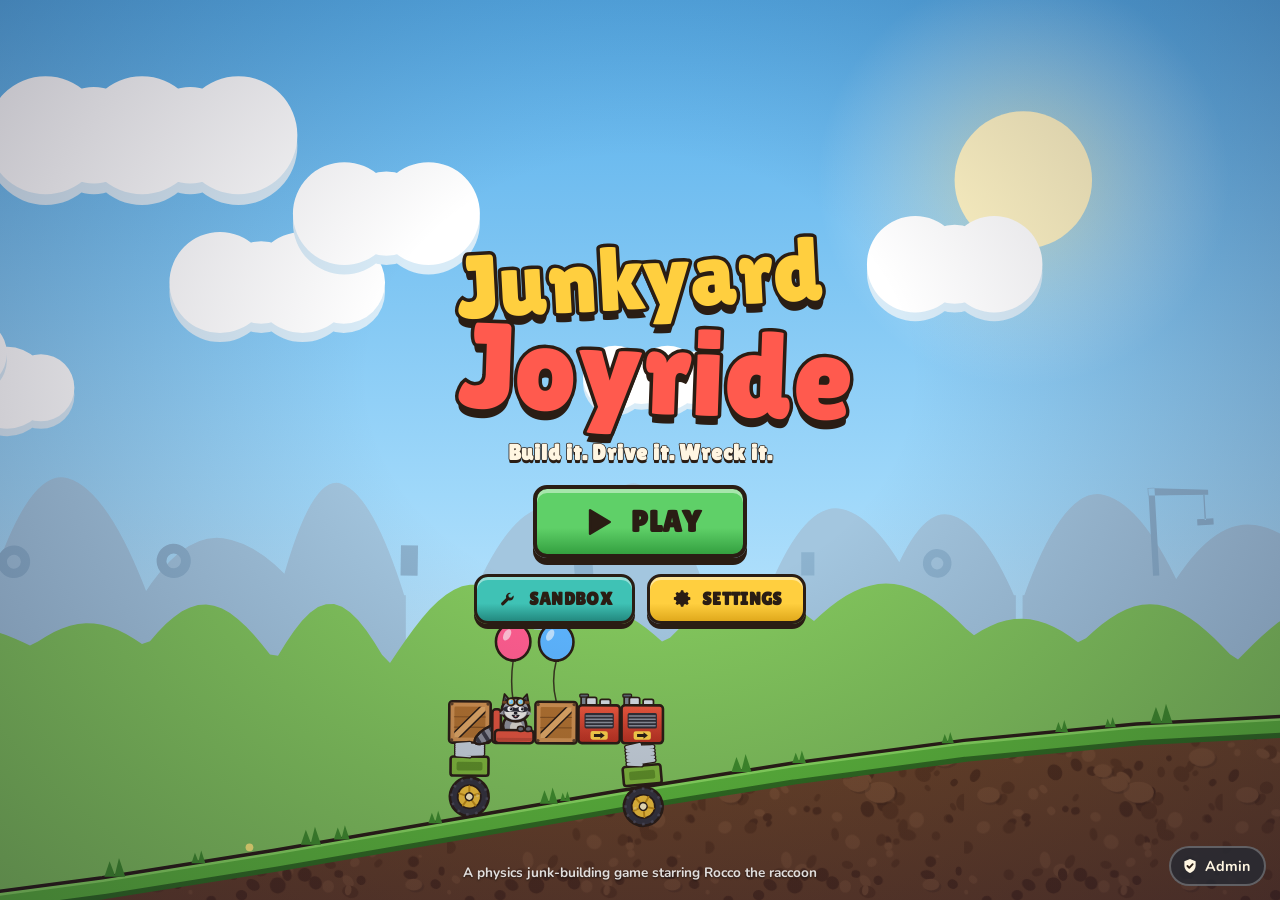
==== index.html @ 7abb3936 "Add Junkyard Joyride: physics contraption game with 16 levels Original vehicle-building physics game" ====
<!doctype html>
<html lang="en">
<head>
<meta charset="utf-8">
<meta name="viewport" content="width=device-width, initial-scale=1, viewport-fit=cover">
<title>Junkyard Joyride</title>
<meta name="description" content="Build wacky contraptions out of junk and get Rocco the raccoon to the snack stash.">
<meta name="theme-color" content="#2b2f38">
<link rel="icon" href="data:image/svg+xml,%3Csvg xmlns='http://www.w3.org/2000/svg' viewBox='0 0 64 64'%3E%3Crect x='6' y='14' width='52' height='30' rx='8' fill='%23ffcf3f' stroke='%232a1d14' stroke-width='5'/%3E%3Ccircle cx='18' cy='48' r='10' fill='%2334333c' stroke='%232a1d14' stroke-width='4'/%3E%3Ccircle cx='46' cy='48' r='10' fill='%2334333c' stroke='%232a1d14' stroke-width='4'/%3E%3C/svg%3E">
<link rel="preconnect" href="https://fonts.googleapis.com">
<link rel="preconnect" href="https://fonts.gstatic.com" crossorigin>
<link rel="stylesheet" href="https://fonts.googleapis.com/css2?family=Lilita+One&family=Nunito:wght@600;700;800;900&display=swap">
<link rel="stylesheet" href="css/game.css">
</head>
<body>
<canvas id="cv" aria-label="Game view"></canvas>

<div id="hud">
  <!-- TITLE -->
  <section class="screen" id="scr-title" hidden>
    <div class="title-wrap">
      <h1 class="logo" aria-label="Junkyard Joyride">
        <span class="logo-1">Junkyard</span>
        <span class="logo-2">Joyride</span>
      </h1>
      <p class="tagline">Build it. Drive it. Wreck it.</p>
      <div class="motd" id="motd" hidden></div>
      <div class="title-buttons">
        <button class="btn btn-green btn-xl" id="btn-play" type="button"><span data-icon="play"></span>Play</button>
        <div class="row">
          <button class="btn btn-teal" id="btn-sandbox" type="button"><span data-icon="wrench"></span>Sandbox</button>
          <button class="btn" id="btn-settings" type="button"><span data-icon="gear"></span>Settings</button>
        </div>
      </div>
    </div>
    <button class="corner-btn" id="btn-admin" type="button" title="Admin panel"><span data-icon="shield"></span><span class="corner-label">Admin</span></button>
    <div class="title-foot">A physics junk-building game starring Rocco the raccoon</div>
  </section>

  <!-- LEVEL SELECT -->
  <section class="screen" id="scr-levels" hidden>
    <div class="topbar">
      <button class="icon-btn" id="lv-back" type="button" title="Back"><span data-icon="back"></span></button>
      <h2 class="screen-title">Pick a level</h2>
      <div class="star-total"><span data-icon="star"></span><span id="star-total">0</span></div>
    </div>
    <div class="world-tabs" id="world-tabs" role="tablist"></div>
    <div class="levels-panel plate">
      <div class="world-head"><h3 id="world-name">World</h3><p id="world-blurb"></p></div>
      <div class="level-grid" id="level-grid"></div>
    </div>
  </section>

  <!-- BUILD -->
  <section class="screen" id="scr-build" hidden>
    <div class="topbar">
      <button class="icon-btn" id="bd-back" type="button" title="Levels"><span data-icon="back"></span></button>
      <div class="level-chip"><span class="lv-num" id="bd-num">1-1</span><span class="lv-name" id="bd-name">Level</span></div>
      <div class="spacer"></div>
      <button class="icon-btn" id="bd-view" type="button" title="Look at the whole level"><span data-icon="eye"></span></button>
      <button class="icon-btn admin-only" id="bd-admin" type="button" title="Admin tools" hidden><span data-icon="shield"></span></button>
      <button class="icon-btn" id="bd-pause" type="button" title="Menu"><span data-icon="pause"></span></button>
    </div>
    <div class="objectives plate" id="bd-objectives"></div>
    <div class="hint" id="bd-hint">
      <canvas class="hint-face" width="88" height="88"></canvas>
      <p id="bd-hint-text"></p>
      <button class="hint-close" id="bd-hint-close" type="button" title="Hide tip">&times;</button>
    </div>
    <div class="cheat-badge" id="bd-cheats" hidden>CHEATS ON</div>
    <div class="build-dock">
      <div class="part-info" id="part-info"></div>
      <div class="dock-row">
        <div class="toolbar plate" id="toolbar" role="toolbar" aria-label="Parts"></div>
        <div class="dock-actions">
          <button class="icon-btn" id="bd-undo" type="button" title="Undo (Ctrl+Z)"><span data-icon="undo"></span></button>
          <button class="icon-btn" id="bd-clear" type="button" title="Clear all"><span data-icon="trash"></span></button>
          <button class="btn btn-green btn-go" id="bd-go" type="button"><span data-icon="play"></span>Go!</button>
        </div>
      </div>
    </div>
  </section>

  <!-- PLAY -->
  <section class="screen" id="scr-play" hidden>
    <div class="topbar">
      <button class="icon-btn" id="pl-build" type="button" title="Back to building (B)"><span data-icon="wrench"></span></button>
      <button class="icon-btn" id="pl-restart" type="button" title="Try again (R)"><span data-icon="restart"></span></button>
      <div class="spacer"></div>
      <div class="play-status plate">
        <span class="timer" id="pl-timer">0.00s</span>
        <span class="cap-ind" id="pl-cap" title="Bottle cap"></span>
      </div>
      <div class="spacer"></div>
      <button class="icon-btn admin-only" id="pl-admin" type="button" title="Admin tools" hidden><span data-icon="shield"></span></button>
      <button class="icon-btn" id="pl-pause" type="button" title="Menu (P)"><span data-icon="pause"></span></button>
    </div>
    <div class="cheat-badge" id="pl-cheats" hidden>CHEATS ON</div>
    <div class="play-msg" id="pl-msg" hidden></div>
    <div class="controls" id="controls"></div>
  </section>

  <div id="toasts" aria-live="polite"></div>
  <div id="modal" class="modal-back" hidden></div>
  <div id="quick" class="quick plate" hidden></div>
</div>

<!-- ADMIN -->
<section id="admin" hidden></section>

<script src="js/lib/planck.min.js"></script>
<script src="js/config.js"></script>
<script src="js/util.js"></script>
<script src="js/store.js"></script>
<script src="js/parts.js"></script>
<script src="js/level.js"></script>
<script src="js/levels.js"></script>
<script src="js/site-levels.js"></script>
<script src="js/sim.js"></script>
<script src="js/art.js"></script>
<script src="js/render.js"></script>
<script src="js/audio.js"></script>
<script src="js/ui.js"></script>
<script src="js/game.js"></script>
<script src="js/admin.js"></script>
<script src="js/editor.js"></script>
<script src="js/main.js"></script>
</body>
</html>
---- css/game.css ----
/* Junkyard Joyride - UI styles. Look: painted junkyard signage, chunky outlined buttons, riveted steel plates. */
:root {
  --ink: #2a1d14;
  --ink-soft: rgba(42, 29, 20, 0.55);
  --cream: #fff6e2;
  --paper: #fffaf0;
  --yellow: #ffcf3f;
  --yellow-d: #e0a91c;
  --red: #ff5a4e;
  --red-d: #c9382f;
  --green: #5fd068;
  --green-d: #34a040;
  --teal: #3fc2b5;
  --teal-d: #23897f;
  --steel: #353b47;
  --steel-hi: #474f5e;
  --steel-lo: #262a33;
  --rivet: #a4adbb;
  --muted: #b9c0cc;
  --font-display: 'Lilita One', 'Arial Black', Impact, sans-serif;
  --font-body: 'Nunito', 'Trebuchet MS', 'Segoe UI', system-ui, sans-serif;
  --r: 14px;
  --safe-t: env(safe-area-inset-top, 0px);
  --safe-b: env(safe-area-inset-bottom, 0px);
  --safe-l: env(safe-area-inset-left, 0px);
  --safe-r: env(safe-area-inset-right, 0px);
  color-scheme: light;
}

* { box-sizing: border-box; }
html, body { height: 100%; margin: 0; }
body {
  background: #2b2f38;
  color: var(--cream);
  font-family: var(--font-body);
  font-weight: 700;
  overflow: hidden;
  -webkit-tap-highlight-color: transparent;
  -webkit-user-select: none;
  user-select: none;
  overscroll-behavior: none;
}
[hidden] { display: none !important; }
button { font: inherit; color: inherit; }
input, select, textarea { font: inherit; }

#cv {
  position: fixed; inset: 0;
  width: 100%; height: 100%;
  display: block;
  touch-action: none;
  background: #9fd8fa;
}

#hud { position: fixed; inset: 0; pointer-events: none; z-index: 2; }
#hud > * { pointer-events: none; }
#hud button, #hud input, #hud select, #hud a, #hud .plate, #hud .hint, #hud .modal, #hud .toolbar { pointer-events: auto; }
.screen { position: absolute; inset: 0; }
.screen > * { pointer-events: auto; }
#scr-build, #scr-play { pointer-events: none; }
#scr-build > .spacer, #scr-play > .spacer { pointer-events: none; }

/* ---------------------------------------------------------- icons */
[data-icon] { display: inline-flex; width: 1.25em; height: 1.25em; flex: none; }
[data-icon] svg { width: 100%; height: 100%; }

/* ---------------------------------------------------------- buttons */
.btn {
  --bg: var(--yellow); --bg-d: var(--yellow-d); --fg: var(--ink);
  display: inline-flex; align-items: center; justify-content: center; gap: 0.45em;
  font-family: var(--font-display); font-size: 1.15rem; letter-spacing: 0.02em;
  color: var(--fg);
  background: linear-gradient(var(--bg) 0 60%, var(--bg-d));
  border: 3px solid var(--ink); border-radius: var(--r);
  padding: 0.55em 1.1em;
  box-shadow: 0 5px 0 var(--ink), inset 0 3px 0 rgba(255, 255, 255, 0.45);
  cursor: pointer;
  transition: transform 0.08s, box-shadow 0.08s, filter 0.15s;
  text-transform: uppercase;
  touch-action: manipulation;
}
.btn:hover { filter: brightness(1.06); transform: translateY(-1px); box-shadow: 0 6px 0 var(--ink), inset 0 3px 0 rgba(255,255,255,0.45); }
.btn:active { transform: translateY(4px); box-shadow: 0 1px 0 var(--ink), inset 0 3px 0 rgba(255,255,255,0.3); }
.btn:focus-visible, .icon-btn:focus-visible, .slot:focus-visible, .ctrl:focus-visible, .tile:focus-visible, .tab:focus-visible { outline: 3px solid #fff; outline-offset: 3px; }
.btn[disabled] { filter: grayscale(0.8) brightness(0.8); cursor: not-allowed; }
.btn-green { --bg: var(--green); --bg-d: var(--green-d); }
.btn-red { --bg: var(--red); --bg-d: var(--red-d); --fg: #fff; }
.btn-teal { --bg: var(--teal); --bg-d: var(--teal-d); }
.btn-steel { --bg: #5b6474; --bg-d: #444b59; --fg: var(--cream); }
.btn-xl { font-size: 1.9rem; padding: 0.45em 1.4em; border-width: 4px; box-shadow: 0 7px 0 var(--ink), inset 0 4px 0 rgba(255,255,255,0.45); }
.btn-sm { font-size: 0.95rem; padding: 0.4em 0.8em; box-shadow: 0 3px 0 var(--ink), inset 0 2px 0 rgba(255,255,255,0.4); }

.icon-btn {
  width: 50px; height: 50px; flex: none;
  display: inline-grid; place-items: center;
  font-size: 1.45rem;
  color: var(--ink);
  background: linear-gradient(var(--cream) 0 55%, #eadcbf);
  border: 3px solid var(--ink); border-radius: 13px;
  box-shadow: 0 4px 0 var(--ink);
  cursor: pointer;
  transition: transform 0.08s, box-shadow 0.08s;
  touch-action: manipulation;
}
.icon-btn:hover { transform: translateY(-1px); }
.icon-btn:active { transform: translateY(3px); box-shadow: 0 1px 0 var(--ink); }
.icon-btn.on { background: linear-gradient(var(--yellow) 0 55%, var(--yellow-d)); }

.corner-btn {
  position: absolute; right: max(14px, var(--safe-r)); bottom: calc(14px + var(--safe-b));
  display: inline-flex; align-items: center; gap: 6px;
  background: rgba(38, 42, 51, 0.82); color: var(--cream);
  border: 2px solid rgba(255,255,255,0.25); border-radius: 999px;
  padding: 8px 14px 8px 10px; font-size: 0.9rem; cursor: pointer;
}
.corner-btn:hover { background: rgba(38, 42, 51, 0.95); }

/* ---------------------------------------------------------- plates */
.plate {
  position: relative;
  background: linear-gradient(var(--steel-hi), var(--steel) 40%, var(--steel-lo));
  border: 3px solid var(--ink);
  border-radius: 16px;
  box-shadow: 0 6px 0 rgba(0,0,0,0.35), inset 0 2px 0 rgba(255,255,255,0.12);
}
.plate.riveted::before, .plate.riveted::after {
  content: ''; position: absolute; top: 8px; width: 8px; height: 8px; border-radius: 50%;
  background: radial-gradient(circle at 35% 35%, #e8edf3, var(--rivet) 55%, #59616d);
}
.plate.riveted::before { left: 8px; }
.plate.riveted::after { right: 8px; }
.hazard {
  height: 12px;
  background: repeating-linear-gradient(-45deg, var(--yellow) 0 12px, var(--ink) 12px 24px);
  border-bottom: 3px solid var(--ink);
}

/* ---------------------------------------------------------- top bar */
.topbar {
  position: absolute; left: 0; right: 0; top: 0;
  display: flex; align-items: center; gap: 10px;
  padding: calc(12px + var(--safe-t)) max(12px, var(--safe-r)) 0 max(12px, var(--safe-l));
  pointer-events: none;
}
.topbar > * { pointer-events: auto; }
.topbar .spacer { flex: 1; pointer-events: none; }
.screen-title {
  margin: 0; font-family: var(--font-display); font-weight: 400; font-size: 1.9rem; letter-spacing: 0.02em;
  color: var(--yellow); -webkit-text-stroke: 2px var(--ink); paint-order: stroke fill;
  text-shadow: 0 4px 0 var(--ink); flex: 1;
}
.level-chip {
  display: flex; align-items: center; gap: 10px; min-width: 0;
  background: rgba(38,42,51,0.85); border: 3px solid var(--ink); border-radius: 999px;
  padding: 5px 16px 5px 6px;
}
.lv-num {
  font-family: var(--font-display); font-size: 1.05rem; color: var(--ink);
  background: var(--yellow); border: 2px solid var(--ink); border-radius: 999px; padding: 2px 10px;
}
.lv-name { font-family: var(--font-display); font-size: 1.15rem; white-space: nowrap; overflow: hidden; text-overflow: ellipsis; }
.star-total {
  display: flex; align-items: center; gap: 6px;
  font-family: var(--font-display); font-size: 1.35rem; color: var(--yellow);
  background: rgba(38,42,51,0.85); border: 3px solid var(--ink); border-radius: 999px; padding: 4px 14px;
}

/* ---------------------------------------------------------- title */
#scr-title {
  display: grid; place-items: center;
  background: radial-gradient(ellipse at 50% 42%, rgba(20,15,40,0.0) 30%, rgba(20,15,40,0.35) 100%);
}
.title-wrap { display: flex; flex-direction: column; align-items: center; gap: 14px; padding: 0 16px; margin-top: -4vh; }
.logo { margin: 0; display: flex; flex-direction: column; align-items: center; line-height: 0.82; font-weight: 400; }
.logo span {
  font-family: var(--font-display);
  -webkit-text-stroke: 7px var(--ink); paint-order: stroke fill;
  text-shadow: 0 9px 0 var(--ink);
}
.logo-1 { font-size: clamp(2.6rem, 9vw, 5.6rem); color: var(--yellow); transform: rotate(-3deg); }
.logo-2 { font-size: clamp(3.4rem, 12vw, 7.6rem); color: var(--red); transform: rotate(2deg) translateX(4%); margin-top: 0.06em; }
.tagline {
  margin: 4px 0 6px; font-family: var(--font-display); font-size: clamp(1rem, 3vw, 1.4rem); letter-spacing: 0.04em;
  color: var(--cream); -webkit-text-stroke: 1.5px var(--ink); paint-order: stroke fill; text-shadow: 0 3px 0 var(--ink);
}
.title-buttons { display: flex; flex-direction: column; align-items: center; gap: 16px; }
.title-buttons .row { display: flex; gap: 12px; flex-wrap: wrap; justify-content: center; }
.title-foot {
  position: absolute; left: 0; right: 0; bottom: calc(18px + var(--safe-b)); text-align: center;
  font-size: 0.85rem; color: rgba(255,255,255,0.85); text-shadow: 0 1px 2px rgba(0,0,0,0.6);
  pointer-events: none; padding: 0 140px;
}
.motd {
  max-width: min(560px, 92vw); text-align: center;
  background: var(--paper); color: var(--ink); border: 3px solid var(--ink); border-radius: 12px;
  padding: 8px 14px; box-shadow: 0 4px 0 var(--ink); transform: rotate(-1deg);
}

/* ---------------------------------------------------------- levels */
#scr-levels { background: linear-gradient(rgba(20,18,30,0.35), rgba(20,18,30,0.15)); }
.world-tabs {
  position: absolute; top: calc(78px + var(--safe-t)); left: 0; right: 0;
  display: flex; gap: 8px; justify-content: center; flex-wrap: wrap; padding: 0 12px;
}
.tab {
  font-family: var(--font-display); font-size: 1.02rem; color: var(--cream);
  background: rgba(38,42,51,0.88); border: 3px solid var(--ink); border-radius: 12px;
  padding: 7px 14px; cursor: pointer; box-shadow: 0 4px 0 var(--ink);
}
.tab[aria-selected="true"] { background: var(--yellow); color: var(--ink); }
.tab .tab-stars { font-family: var(--font-body); font-size: 0.8rem; opacity: 0.85; margin-left: 6px; }
.levels-panel {
  position: absolute; left: 50%; transform: translateX(-50%);
  top: calc(136px + var(--safe-t));
  max-height: calc(100% - 156px - var(--safe-t) - var(--safe-b));
  width: min(760px, calc(100% - 24px));
  display: flex; flex-direction: column; overflow: hidden;
}
.world-head { padding: 14px 20px 6px; }
.world-head h3 { margin: 0; font-family: var(--font-display); font-weight: 400; font-size: 1.6rem; color: var(--yellow); }
.world-head p { margin: 2px 0 0; color: var(--muted); font-size: 0.95rem; }
.level-grid {
  display: grid; grid-template-columns: repeat(auto-fill, minmax(118px, 1fr)); gap: 14px;
  padding: 10px 20px 22px; overflow-y: auto; align-content: start;
}
.tile {
  position: relative; aspect-ratio: 1 / 1; max-width: 100%;
  display: flex; flex-direction: column; align-items: center; justify-content: center; gap: 4px;
  background: linear-gradient(#fff7e6, #ecd9b4); color: var(--ink);
  border: 3px solid var(--ink); border-radius: 16px; box-shadow: 0 5px 0 var(--ink);
  cursor: pointer; padding: 8px 6px; text-align: center;
  transition: transform 0.1s;
}
.tile:hover { transform: translateY(-2px) rotate(-1deg); }
.tile:active { transform: translateY(3px); box-shadow: 0 2px 0 var(--ink); }
.tile .t-num { font-family: var(--font-display); font-size: 2.1rem; line-height: 1; }
.tile .t-name { font-size: 0.78rem; line-height: 1.1; font-weight: 800; }
.tile .t-stars { display: flex; gap: 2px; font-size: 1.05rem; }
.tile .t-stars .s { color: rgba(42,29,20,0.22); }
.tile .t-stars .s.on { color: #f2a91a; filter: drop-shadow(0 1px 0 var(--ink)); }
.tile.locked { background: linear-gradient(#6b7383, #555c6a); color: #2d313a; cursor: not-allowed; }
.tile.locked .t-num { font-size: 1.1rem; opacity: 0.7; }
.tile .t-lock { font-size: 2rem; color: #2d313a; line-height: 1; }
.tile.special { background: linear-gradient(#bff1ea, #7fd8cd); }
.tile.done::after {
  content: ''; position: absolute; top: -8px; right: -8px; width: 26px; height: 26px; border-radius: 50%;
  background: var(--green) url("data:image/svg+xml,%3Csvg xmlns='http://www.w3.org/2000/svg' viewBox='0 0 24 24'%3E%3Cpath d='M5 12l4 4 10-10' fill='none' stroke='%232a1d14' stroke-width='3.5' stroke-linecap='round' stroke-linejoin='round'/%3E%3C/svg%3E") center/70% no-repeat;
  border: 3px solid var(--ink);
}
.empty-note { grid-column: 1 / -1; color: var(--muted); padding: 20px 0; }

/* ---------------------------------------------------------- build */
.objectives {
  position: absolute; top: calc(74px + var(--safe-t)); right: max(12px, var(--safe-r));
  padding: 10px 14px; display: flex; flex-direction: column; gap: 6px; max-width: 280px;
}
.obj { display: flex; align-items: center; gap: 8px; font-size: 0.9rem; line-height: 1.15; }
.obj .s { font-size: 1.1rem; color: rgba(255,255,255,0.25); flex: none; }
.obj .s.on { color: #ffcf3f; }
.hint {
  position: absolute; top: calc(74px + var(--safe-t)); left: max(12px, var(--safe-l));
  display: flex; align-items: center; gap: 10px;
  max-width: min(440px, calc(100% - 330px));
  background: var(--paper); color: var(--ink);
  border: 3px solid var(--ink); border-radius: 16px; padding: 8px 36px 8px 8px;
  box-shadow: 0 5px 0 rgba(0,0,0,0.3);
}
.hint p { margin: 0; font-size: 0.92rem; line-height: 1.3; }
.hint-face { width: 44px; height: 44px; flex: none; border-radius: 50%; background: #d9eef8; border: 2px solid var(--ink); }
.hint-close {
  position: absolute; top: 4px; right: 6px; border: 0; background: transparent; font-size: 1.4rem; line-height: 1; cursor: pointer; color: var(--ink);
}
.cheat-badge {
  position: absolute; left: 50%; transform: translateX(-50%); top: calc(70px + var(--safe-t));
  font-family: var(--font-display); font-size: 0.85rem; letter-spacing: 0.08em; color: var(--ink);
  background: repeating-linear-gradient(-45deg, var(--yellow) 0 10px, #ffe27e 10px 20px);
  border: 2px solid var(--ink); border-radius: 999px; padding: 2px 12px; pointer-events: none;
}
.build-dock {
  position: absolute; left: 0; right: 0; bottom: 0;
  padding: 0 max(12px, var(--safe-r)) calc(12px + var(--safe-b)) max(12px, var(--safe-l));
  display: flex; flex-direction: column; gap: 8px; pointer-events: none;
}
.build-dock > * { pointer-events: auto; }
.part-info {
  align-self: flex-start; max-width: min(520px, 100%);
  background: rgba(38,42,51,0.9); border: 2px solid var(--ink); border-radius: 10px;
  padding: 5px 12px; font-size: 0.88rem; color: var(--cream);
}
.part-info b { color: var(--yellow); font-family: var(--font-display); font-weight: 400; letter-spacing: 0.02em; margin-right: 6px; }
.part-info:empty { display: none; }
.dock-row { display: flex; align-items: flex-end; gap: 12px; }
.toolbar {
  flex: 1; min-width: 0;
  display: flex; gap: 8px; padding: 9px; overflow-x: auto; overflow-y: hidden;
  scrollbar-width: thin;
}
.slot {
  position: relative; flex: none;
  width: 66px; height: 66px;
  display: grid; place-items: center;
  background: linear-gradient(#fff7e6, #e9d4ad);
  border: 3px solid var(--ink); border-radius: 12px; cursor: pointer;
  box-shadow: 0 4px 0 var(--ink);
  transition: transform 0.08s;
  touch-action: manipulation;
}
.slot canvas { width: 52px; height: 52px; pointer-events: none; }
.slot:hover { transform: translateY(-2px); }
.slot.sel { background: linear-gradient(#ffe590, var(--yellow)); transform: translateY(-4px); box-shadow: 0 6px 0 var(--ink), 0 0 0 3px #fff inset; }
.slot.empty { filter: grayscale(0.85); opacity: 0.6; }
.slot .count {
  position: absolute; right: -7px; top: -9px;
  min-width: 26px; height: 24px; padding: 0 6px;
  display: grid; place-items: center;
  font-family: var(--font-display); font-size: 0.95rem;
  background: var(--red); color: #fff; border: 2px solid var(--ink); border-radius: 999px;
}
.slot .count.inf { background: var(--teal); color: var(--ink); }
.slot .key {
  position: absolute; left: 4px; bottom: 1px; font-size: 0.65rem; color: var(--ink-soft); font-weight: 900;
}
.slot.eraser { background: linear-gradient(#ffd7d2, #ffb0a8); }
.slot.eraser.sel { background: linear-gradient(#ffb6ad, #ff7d70); }
.slot.eraser [data-icon] { font-size: 1.9rem; color: var(--ink); }
.dock-actions { display: flex; align-items: center; gap: 10px; flex: none; }
.btn-go { font-size: 1.7rem; padding: 0.42em 1.05em; border-width: 4px; box-shadow: 0 7px 0 var(--ink), inset 0 4px 0 rgba(255,255,255,0.45); }
.btn-go.pulse { animation: pulse 1.1s ease-in-out infinite; }
@keyframes pulse { 0%, 100% { filter: brightness(1); } 50% { filter: brightness(1.18); transform: translateY(-2px) scale(1.04); } }

/* ---------------------------------------------------------- play */
.play-status { display: flex; align-items: center; gap: 14px; padding: 6px 16px; border-radius: 999px; }
.timer { font-family: var(--font-display); font-size: 1.35rem; font-variant-numeric: tabular-nums; min-width: 5.5ch; text-align: right; }
.cap-ind {
  width: 30px; height: 30px; border-radius: 50%;
  background: radial-gradient(circle at 40% 35%, #8a8f99, #4b505a);
  border: 2px solid var(--ink); opacity: 0.6;
}
.cap-ind.got {
  opacity: 1; background: radial-gradient(circle at 40% 35%, #fff2a8, #f2b21c 60%, #b77a06);
  animation: capPop 0.6s cubic-bezier(.3,1.6,.5,1);
}
@keyframes capPop { 0% { transform: scale(0.3) rotate(-90deg); } 100% { transform: scale(1) rotate(0); } }
.play-msg {
  position: absolute; left: 50%; top: 32%; transform: translate(-50%, -50%);
  font-family: var(--font-display); font-size: clamp(1.3rem, 4vw, 2rem); text-align: center;
  color: var(--cream); -webkit-text-stroke: 1.5px var(--ink); paint-order: stroke fill; text-shadow: 0 4px 0 var(--ink);
  pointer-events: none; max-width: 90vw;
}
.controls {
  position: absolute; left: 0; right: 0; bottom: calc(14px + var(--safe-b));
  display: flex; justify-content: center; align-items: flex-end; gap: 14px; flex-wrap: wrap;
  padding: 0 12px; pointer-events: none;
}
.ctrl {
  pointer-events: auto;
  position: relative; width: 82px; height: 82px; flex: none;
  display: grid; place-items: center;
  border-radius: 50%; border: 4px solid var(--ink);
  background: radial-gradient(circle at 40% 30%, #fffdf4, #ead7b0);
  box-shadow: 0 6px 0 var(--ink);
  cursor: pointer; touch-action: manipulation;
  transition: transform 0.08s;
}
.ctrl canvas { width: 54px; height: 54px; pointer-events: none; }
.ctrl:active { transform: translateY(4px); box-shadow: 0 2px 0 var(--ink); }
.ctrl.on { background: radial-gradient(circle at 40% 30%, #fff6c4, #ffcf3f); box-shadow: 0 6px 0 var(--ink), 0 0 0 5px rgba(255,207,63,0.45), 0 0 24px rgba(255,207,63,0.8); }
.ctrl.dead { filter: grayscale(1) brightness(0.7); }
.ctrl .lbl {
  position: absolute; bottom: -10px; left: 50%; transform: translateX(-50%);
  font-family: var(--font-display); font-size: 0.82rem; white-space: nowrap;
  background: var(--ink); color: var(--cream); border-radius: 999px; padding: 1px 9px;
}
.ctrl .key {
  position: absolute; top: -6px; left: -6px; width: 26px; height: 26px; border-radius: 50%;
  display: grid; place-items: center; font-family: var(--font-display); font-size: 0.85rem;
  background: var(--yellow); color: var(--ink); border: 2px solid var(--ink);
}
.ctrl .fuel { position: absolute; left: 14px; right: 14px; top: 8px; height: 6px; border-radius: 3px; background: rgba(0,0,0,0.25); overflow: hidden; }
.ctrl .fuel i { display: block; height: 100%; background: var(--green); }
.ctrl .num {
  position: absolute; top: -6px; right: -6px; min-width: 24px; height: 24px; padding: 0 5px; border-radius: 999px;
  display: grid; place-items: center; font-family: var(--font-display); font-size: 0.85rem;
  background: var(--red); color: #fff; border: 2px solid var(--ink);
}
.ctrl.hintme { animation: pulse 1s ease-in-out infinite; }

/* ---------------------------------------------------------- modal */
.modal-back {
  position: absolute; inset: 0; z-index: 10;
  display: grid; place-items: center;
  background: rgba(20, 16, 28, 0.55);
  pointer-events: auto !important;
  padding: 16px;
  animation: fadeIn 0.15s ease-out;
}
@keyframes fadeIn { from { opacity: 0; } to { opacity: 1; } }
.modal {
  width: min(440px, 100%); max-height: calc(100% - 20px); overflow: auto;
  background: linear-gradient(var(--steel-hi), var(--steel) 30%, var(--steel-lo));
  border: 4px solid var(--ink); border-radius: 20px;
  box-shadow: 0 10px 0 rgba(0,0,0,0.4);
  animation: popIn 0.28s cubic-bezier(.3,1.5,.5,1);
}
@keyframes popIn { from { transform: scale(0.7) translateY(20px); opacity: 0; } to { transform: none; opacity: 1; } }
.modal h2 {
  margin: 0; padding: 14px 18px 10px; text-align: center;
  font-family: var(--font-display); font-weight: 400; font-size: 2rem; letter-spacing: 0.02em;
  color: var(--yellow); -webkit-text-stroke: 2px var(--ink); paint-order: stroke fill; text-shadow: 0 4px 0 var(--ink);
}
.modal .body { padding: 6px 20px 8px; color: var(--cream); }
.modal .body p { margin: 0 0 10px; line-height: 1.4; }
.modal .actions { display: flex; gap: 10px; justify-content: center; flex-wrap: wrap; padding: 10px 18px 20px; }
.modal .stack { display: flex; flex-direction: column; gap: 12px; padding: 8px 24px 22px; }
.modal .stack .btn { width: 100%; }

.result-stars { display: flex; justify-content: center; gap: 10px; margin: 4px 0 14px; }
.big-star { width: 76px; height: 76px; color: #4a505c; transform: scale(0.85); transition: transform 0.3s; }
.big-star.on { color: #ffcf3f; animation: starIn 0.5s cubic-bezier(.3,1.7,.5,1) both; }
.big-star:nth-child(2) { margin-top: -14px; }
@keyframes starIn { 0% { transform: scale(0) rotate(-120deg); } 100% { transform: scale(1) rotate(0); } }
.res-list { list-style: none; margin: 0 0 12px; padding: 0; display: flex; flex-direction: column; gap: 6px; }
.res-list li { display: flex; align-items: center; gap: 10px; background: rgba(0,0,0,0.2); border-radius: 10px; padding: 7px 10px; }
.res-list .ck { width: 24px; height: 24px; border-radius: 50%; display: grid; place-items: center; flex: none; border: 2px solid var(--ink); background: #4a505c; color: transparent; font-size: 0.9rem; }
.res-list .ck.on { background: var(--green); color: var(--ink); }
.res-time { display: flex; justify-content: space-between; font-size: 0.95rem; color: var(--muted); font-variant-numeric: tabular-nums; }
.res-time b { color: var(--cream); }

.field { display: flex; align-items: center; justify-content: space-between; gap: 12px; padding: 8px 0; border-bottom: 1px solid rgba(255,255,255,0.08); }
.field label { flex: 1; }
.field input[type=range] { width: 50%; accent-color: var(--yellow); }
.switch { position: relative; width: 52px; height: 30px; flex: none; }
.switch input { opacity: 0; width: 100%; height: 100%; margin: 0; position: absolute; inset: 0; cursor: pointer; z-index: 1; }
.switch span { position: absolute; inset: 0; border-radius: 999px; background: #59606e; border: 2px solid var(--ink); transition: background 0.15s; }
.switch span::after { content: ''; position: absolute; top: 2px; left: 2px; width: 22px; height: 22px; border-radius: 50%; background: var(--cream); border: 2px solid var(--ink); transition: transform 0.15s; }
.switch input:checked + span { background: var(--green); }
.switch input:checked + span::after { transform: translateX(22px); }
.switch input:focus-visible + span { outline: 3px solid #fff; outline-offset: 2px; }

/* ---------------------------------------------------------- toasts */
#toasts {
  position: absolute; left: 50%; top: calc(76px + var(--safe-t)); transform: translateX(-50%);
  display: flex; flex-direction: column; align-items: center; gap: 8px; z-index: 20; pointer-events: none;
}
.toast {
  background: var(--paper); color: var(--ink); border: 3px solid var(--ink); border-radius: 12px;
  padding: 8px 16px; font-weight: 800; box-shadow: 0 4px 0 var(--ink);
  animation: toastIn 0.25s cubic-bezier(.3,1.5,.5,1); max-width: 86vw; text-align: center;
}
.toast.bad { background: #ffd9d4; }
.toast.good { background: #d8f7d4; }
.toast.out { animation: toastOut 0.25s ease-in forwards; }
@keyframes toastIn { from { transform: translateY(-14px) scale(0.9); opacity: 0; } }
@keyframes toastOut { to { transform: translateY(-10px); opacity: 0; } }

/* ---------------------------------------------------------- quick admin */
.quick {
  position: absolute; right: max(12px, var(--safe-r)); top: calc(74px + var(--safe-t));
  width: min(330px, calc(100% - 24px)); max-height: calc(100% - 200px); overflow: auto;
  padding: 0 0 12px; z-index: 6;
}
.quick h3 { margin: 0; padding: 10px 14px 6px; font-family: var(--font-display); font-weight: 400; color: var(--yellow); font-size: 1.25rem; display: flex; justify-content: space-between; align-items: center; }
.quick .q-body { padding: 0 14px; }
.quick .q-row { display: flex; flex-wrap: wrap; gap: 8px; margin: 6px 0 10px; }
.quick .field { padding: 6px 0; font-size: 0.92rem; }
.quick .q-sub { font-size: 0.72rem; text-transform: uppercase; letter-spacing: 0.1em; color: var(--muted); margin: 10px 0 2px; }

/* ---------------------------------------------------------- responsive */
@media (max-width: 760px) {
  .objectives { display: none; }
  .hint { max-width: calc(100% - 24px); top: calc(70px + var(--safe-t)); }
  .slot { width: 56px; height: 56px; }
  .slot canvas { width: 44px; height: 44px; }
  .btn-go { font-size: 1.3rem; padding: 0.4em 0.75em; }
  .dock-actions .icon-btn { width: 44px; height: 44px; font-size: 1.25rem; }
  .ctrl { width: 70px; height: 70px; }
  .ctrl canvas { width: 46px; height: 46px; }
  .title-foot { padding: 0 16px 44px; }
  .lv-name { max-width: 34vw; }
}
@media (max-width: 520px) {
  .dock-row { flex-direction: column; align-items: stretch; }
  .dock-actions { justify-content: flex-end; }
  .icon-btn { width: 44px; height: 44px; font-size: 1.25rem; }
  .topbar { gap: 8px; }
  .screen-title { font-size: 1.5rem; }
  .level-grid { grid-template-columns: repeat(auto-fill, minmax(96px, 1fr)); gap: 10px; padding: 8px 12px 18px; }
  .tile .t-num { font-size: 1.7rem; }
}
@media (max-height: 520px) {
  .hint { display: none; }
  .objectives { display: none; }
  .levels-panel { top: calc(120px + var(--safe-t)); }
}
@media (prefers-reduced-motion: reduce) {
  *, *::before, *::after { animation-duration: 0.01ms !important; animation-iteration-count: 1 !important; transition-duration: 0.01ms !important; }
}
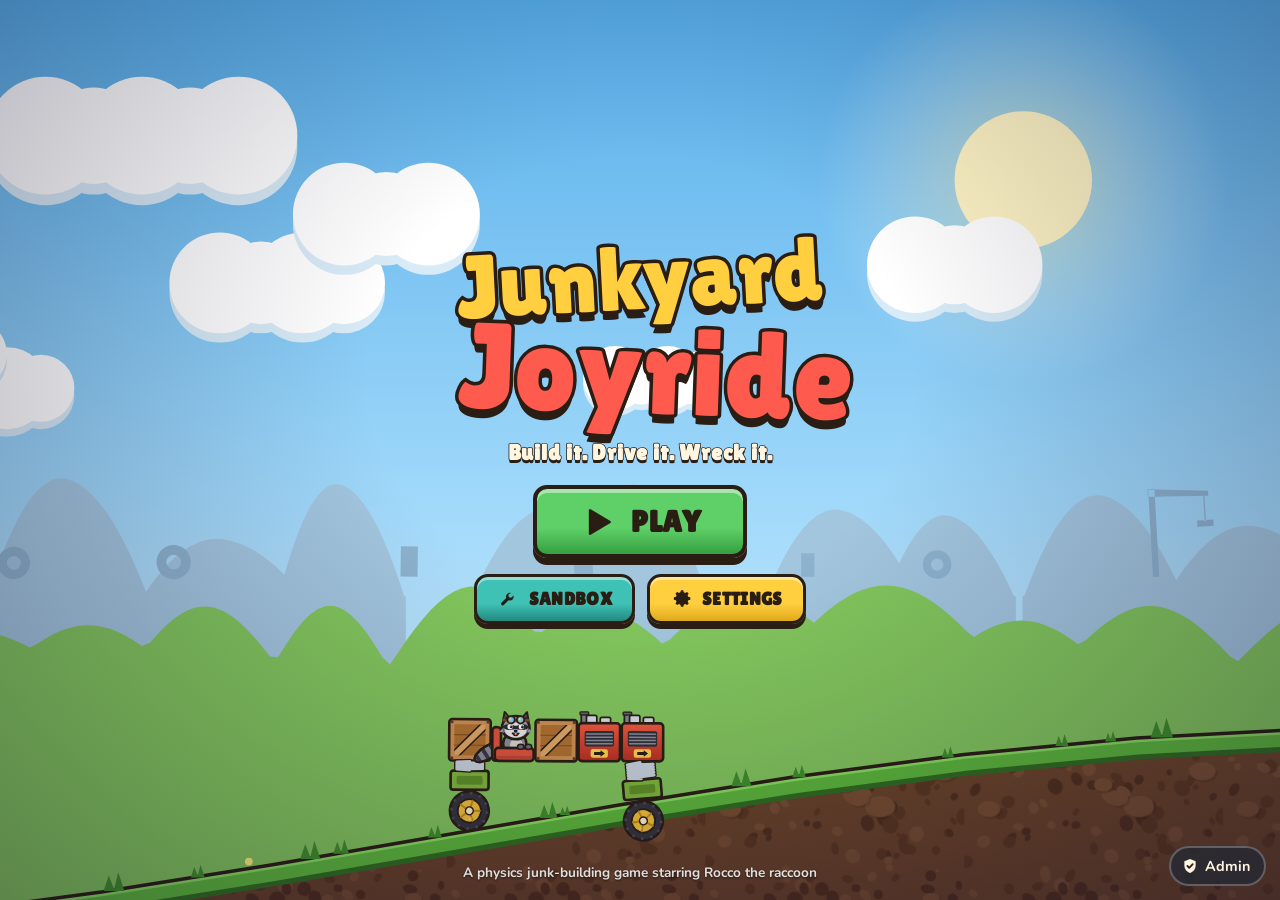
==== commit e35c7a8c: "Add admin panel, level editor, README and screenshots - Passcode-locked admin panel (index.html#admi" ====
--- a/index.html
+++ b/index.html
@@ -11,6 +11,7 @@
 <link rel="preconnect" href="https://fonts.gstatic.com" crossorigin>
 <link rel="stylesheet" href="https://fonts.googleapis.com/css2?family=Lilita+One&family=Nunito:wght@600;700;800;900&display=swap">
 <link rel="stylesheet" href="css/game.css">
+<link rel="stylesheet" href="css/admin.css">
 </head>
 <body>
 <canvas id="cv" aria-label="Game view"></canvas>
--- a/css/game.css
+++ b/css/game.css
@@ -456,7 +456,7 @@
 /* ---------------------------------------------------------- quick admin */
 .quick {
   position: absolute; right: max(12px, var(--safe-r)); top: calc(74px + var(--safe-t));
-  width: min(330px, calc(100% - 24px)); max-height: calc(100% - 200px); overflow: auto;
+  width: min(330px, calc(100% - 24px)); max-height: calc(100% - 170px); overflow: auto;
   padding: 0 0 12px; z-index: 6;
 }
 .quick h3 { margin: 0; padding: 10px 14px 6px; font-family: var(--font-display); font-weight: 400; color: var(--yellow); font-size: 1.25rem; display: flex; justify-content: space-between; align-items: center; }
--- a/css/admin.css
+++ b/css/admin.css
@@ -0,0 +1,203 @@
+/* Junkyard Joyride - admin panel + level editor. Look: the junkyard control room (dark steel, hazard yellow). */
+#admin {
+  --a-bg: #1c1f26;
+  --a-panel: #262a33;
+  --a-panel-2: #2f343f;
+  --a-line: #3a404c;
+  --a-ink: #111318;
+  --a-text: #f4ecd8;
+  --a-muted: #a7afbd;
+  --a-yellow: #ffcf3f;
+  --a-red: #ff6a5c;
+  --a-green: #5fd068;
+  --a-teal: #3fc2b5;
+  position: fixed; inset: 0; z-index: 30;
+  background: var(--a-bg); color: var(--a-text);
+  font-family: var(--font-body); font-weight: 700;
+  -webkit-user-select: text; user-select: text;
+  display: flex; flex-direction: column;
+}
+#admin * { box-sizing: border-box; }
+#admin button { cursor: pointer; }
+#admin h1, #admin h2, #admin h3 { font-family: var(--font-display); font-weight: 400; letter-spacing: 0.01em; margin: 0; }
+#admin p { margin: 0; line-height: 1.45; }
+#admin input[type=text], #admin input[type=password], #admin input[type=number], #admin select, #admin textarea {
+  background: #15171c; color: var(--a-text); border: 2px solid var(--a-line); border-radius: 10px;
+  padding: 8px 10px; font: inherit; font-weight: 700; min-width: 0;
+}
+#admin input:focus-visible, #admin select:focus-visible, #admin textarea:focus-visible, #admin button:focus-visible { outline: 3px solid var(--a-yellow); outline-offset: 1px; }
+#admin textarea { width: 100%; font-family: ui-monospace, 'Cascadia Mono', Menlo, monospace; font-size: 0.8rem; font-weight: 500; }
+#admin input[type=range] { accent-color: var(--a-yellow); }
+
+/* ---------- login */
+.adm-login { flex: 1; display: grid; place-items: center; padding: 20px; background: radial-gradient(ellipse at 50% 30%, #2d3240, var(--a-bg) 70%); }
+.adm-lock {
+  width: min(380px, 100%); background: var(--a-panel); border: 3px solid var(--a-ink); border-radius: 20px;
+  box-shadow: 0 10px 0 rgba(0,0,0,0.4); overflow: hidden;
+}
+.adm-lock .body { padding: 22px; display: flex; flex-direction: column; gap: 14px; }
+.adm-lock h1 { font-size: 2rem; color: var(--a-yellow); }
+.adm-lock .muted { color: var(--a-muted); font-size: 0.92rem; }
+.adm-lock input { font-size: 1.2rem; letter-spacing: 0.15em; text-align: center; }
+.adm-err { color: var(--a-red); min-height: 1.2em; font-size: 0.9rem; }
+.adm-link { background: none; border: 0; color: var(--a-muted); text-decoration: underline; padding: 4px; font: inherit; }
+.adm-shake { animation: admShake 0.35s; }
+@keyframes admShake { 20%, 60% { transform: translateX(-8px); } 40%, 80% { transform: translateX(8px); } }
+
+/* ---------- app shell */
+.adm-app { flex: 1; min-height: 0; display: grid; grid-template-columns: 220px 1fr; }
+.adm-side {
+  background: linear-gradient(#2b303b, #20242c); border-right: 3px solid var(--a-ink);
+  display: flex; flex-direction: column; gap: 6px; padding: calc(14px + var(--safe-t)) 12px calc(14px + var(--safe-b)) max(12px, var(--safe-l));
+  min-height: 0; overflow-y: auto;
+}
+.adm-brand { display: flex; flex-direction: column; padding: 4px 8px 14px; }
+.adm-brand b { font-family: var(--font-display); font-weight: 400; font-size: 1.45rem; color: var(--a-yellow); line-height: 1; }
+.adm-brand span { font-size: 0.72rem; text-transform: uppercase; letter-spacing: 0.14em; color: var(--a-muted); margin-top: 4px; }
+.adm-nav { display: flex; flex-direction: column; gap: 4px; }
+.adm-nav button, .adm-side-foot button {
+  display: flex; align-items: center; gap: 10px; width: 100%;
+  background: transparent; color: var(--a-text); border: 2px solid transparent; border-radius: 12px;
+  padding: 9px 12px; font: inherit; text-align: left;
+}
+.adm-nav button [data-icon] { font-size: 1.15rem; color: var(--a-muted); }
+.adm-nav button:hover { background: rgba(255,255,255,0.05); }
+.adm-nav button.on { background: var(--a-yellow); color: var(--a-ink); border-color: var(--a-ink); }
+.adm-nav button.on [data-icon] { color: var(--a-ink); }
+.adm-side-foot { margin-top: auto; display: flex; flex-direction: column; gap: 4px; padding-top: 12px; border-top: 1px solid var(--a-line); }
+.adm-side-foot button { color: var(--a-muted); }
+.adm-side-foot button:hover { color: var(--a-text); background: rgba(255,255,255,0.05); }
+
+.adm-main { min-width: 0; min-height: 0; overflow-y: auto; padding: calc(20px + var(--safe-t)) max(22px, var(--safe-r)) calc(30px + var(--safe-b)) 22px; }
+.adm-main.full { padding: 0; overflow: hidden; display: flex; flex-direction: column; }
+.adm-head { display: flex; align-items: flex-end; justify-content: space-between; gap: 12px; flex-wrap: wrap; margin-bottom: 18px; }
+.adm-head h2 { font-size: 2rem; color: var(--a-text); }
+.adm-head p { color: var(--a-muted); }
+.adm-grid { display: grid; gap: 14px; grid-template-columns: repeat(auto-fill, minmax(160px, 1fr)); margin-bottom: 18px; }
+.adm-card { background: var(--a-panel); border: 2px solid var(--a-ink); border-radius: 14px; padding: 16px; min-width: 0; }
+.adm-card + .adm-card { margin-top: 14px; }
+.adm-card h3 { font-size: 1.25rem; color: var(--a-yellow); margin-bottom: 8px; }
+.adm-card .sub { color: var(--a-muted); font-size: 0.9rem; margin-bottom: 12px; }
+.adm-stat { background: var(--a-panel); border: 2px solid var(--a-ink); border-radius: 14px; padding: 14px 16px; display: flex; flex-direction: column; gap: 2px; }
+.adm-stat b { font-family: var(--font-display); font-weight: 400; font-size: 2rem; line-height: 1.05; color: var(--a-text); font-variant-numeric: tabular-nums; }
+.adm-stat span { color: var(--a-muted); font-size: 0.82rem; text-transform: uppercase; letter-spacing: 0.08em; }
+.adm-stat.hi { border-color: var(--a-yellow); }
+.adm-stat.hi b { color: var(--a-yellow); }
+.adm-bar { height: 8px; border-radius: 4px; background: #15171c; overflow: hidden; margin-top: 6px; }
+.adm-bar i { display: block; height: 100%; background: var(--a-yellow); }
+.adm-warn {
+  display: flex; gap: 12px; align-items: flex-start; margin-bottom: 18px;
+  background: repeating-linear-gradient(-45deg, rgba(255,207,63,0.13) 0 14px, rgba(255,207,63,0.05) 14px 28px);
+  border: 2px solid var(--a-yellow); border-radius: 14px; padding: 12px 14px;
+}
+.adm-warn b { color: var(--a-yellow); }
+.adm-actions { display: flex; flex-wrap: wrap; gap: 10px; }
+.abtn {
+  display: inline-flex; align-items: center; gap: 8px; justify-content: center;
+  background: var(--a-panel-2); color: var(--a-text); border: 2px solid var(--a-ink); border-radius: 11px;
+  padding: 8px 14px; font: inherit; box-shadow: 0 3px 0 var(--a-ink); white-space: nowrap;
+}
+.abtn:hover { filter: brightness(1.15); }
+.abtn:active { transform: translateY(2px); box-shadow: 0 1px 0 var(--a-ink); }
+.abtn.y { background: var(--a-yellow); color: var(--a-ink); }
+.abtn.g { background: var(--a-green); color: var(--a-ink); }
+.abtn.r { background: var(--a-red); color: var(--a-ink); }
+.abtn.t { background: var(--a-teal); color: var(--a-ink); }
+.abtn.sm { padding: 5px 10px; font-size: 0.88rem; }
+.abtn[disabled] { opacity: 0.45; cursor: not-allowed; }
+.abtn [data-icon] { font-size: 1.05rem; }
+
+.adm-row { display: flex; align-items: center; justify-content: space-between; gap: 14px; padding: 12px 0; border-bottom: 1px solid var(--a-line); }
+.adm-row:last-child { border-bottom: 0; }
+.adm-row .lbl { display: flex; flex-direction: column; gap: 2px; min-width: 0; }
+.adm-row .lbl b { font-size: 1rem; }
+.adm-row .lbl span { color: var(--a-muted); font-size: 0.86rem; font-weight: 600; }
+.adm-row .ctl { display: flex; align-items: center; gap: 10px; flex: none; }
+.adm-row .ctl output { min-width: 3.2em; text-align: right; font-variant-numeric: tabular-nums; color: var(--a-yellow); }
+.adm-row input[type=range] { width: 170px; }
+.adm-cols { display: grid; grid-template-columns: repeat(auto-fit, minmax(320px, 1fr)); gap: 14px; align-items: start; }
+
+.adm-table-wrap { overflow-x: auto; }
+.adm-table { width: 100%; border-collapse: collapse; font-size: 0.92rem; }
+.adm-table th { text-align: left; color: var(--a-muted); font-weight: 800; font-size: 0.75rem; text-transform: uppercase; letter-spacing: 0.08em; padding: 8px; border-bottom: 2px solid var(--a-line); }
+.adm-table td { padding: 8px; border-bottom: 1px solid var(--a-line); vertical-align: middle; }
+.adm-table td.num { font-variant-numeric: tabular-nums; }
+.adm-table input[type=checkbox] { width: 20px; height: 20px; accent-color: var(--a-yellow); }
+.adm-chip { display: inline-block; font-size: 0.75rem; padding: 2px 8px; border-radius: 999px; background: #15171c; color: var(--a-muted); border: 1px solid var(--a-line); }
+
+.adm-levels { display: grid; grid-template-columns: repeat(auto-fill, minmax(250px, 1fr)); gap: 14px; }
+.adm-lv { background: var(--a-panel); border: 2px solid var(--a-ink); border-radius: 14px; overflow: hidden; display: flex; flex-direction: column; }
+.adm-lv canvas { width: 100%; height: 120px; display: block; background: #9fd8fa; border-bottom: 2px solid var(--a-ink); }
+.adm-lv .info { padding: 10px 12px; display: flex; flex-direction: column; gap: 6px; flex: 1; }
+.adm-lv .info b { font-size: 1.05rem; }
+.adm-lv .info .meta { color: var(--a-muted); font-size: 0.82rem; }
+.adm-lv .adm-actions { padding: 0 12px 12px; gap: 6px; }
+.adm-empty { color: var(--a-muted); padding: 30px; text-align: center; border: 2px dashed var(--a-line); border-radius: 14px; }
+
+.adm-modal-back { position: fixed; inset: 0; background: rgba(8,9,12,0.65); display: grid; place-items: center; z-index: 40; padding: 16px; }
+.adm-modal { width: min(560px, 100%); max-height: calc(100% - 20px); overflow: auto; background: var(--a-panel); border: 3px solid var(--a-ink); border-radius: 18px; padding: 18px; display: flex; flex-direction: column; gap: 12px; box-shadow: 0 12px 0 rgba(0,0,0,0.45); }
+.adm-modal h3 { font-size: 1.5rem; color: var(--a-yellow); }
+.adm-modal .muted { color: var(--a-muted); font-size: 0.9rem; }
+.adm-modal textarea { min-height: 200px; }
+.adm-code { background: #15171c; border: 2px solid var(--a-line); border-radius: 10px; padding: 10px; font-family: ui-monospace, Menlo, monospace; font-size: 0.85rem; overflow-x: auto; white-space: pre; color: #ffe9a3; }
+.adm-toast { font-weight: 800; position: fixed; left: 50%; bottom: calc(22px + var(--safe-b)); transform: translateX(-50%); z-index: 50; background: var(--a-yellow); color: var(--a-ink); border: 2px solid var(--a-ink); border-radius: 12px; padding: 8px 16px; box-shadow: 0 4px 0 var(--a-ink); animation: toastIn 0.25s; }
+
+/* ---------- editor */
+.ed { flex: 1; min-height: 0; display: grid; grid-template-columns: 64px 1fr 300px; grid-template-rows: auto 1fr; }
+.ed-top {
+  grid-column: 1 / -1; display: flex; align-items: center; gap: 8px; flex-wrap: wrap;
+  padding: calc(10px + var(--safe-t)) 14px 10px; background: var(--a-panel); border-bottom: 3px solid var(--a-ink);
+}
+.ed-top input[type=text] { width: 130px; }
+.ed-top select { max-width: 132px; }
+.ed-top { row-gap: 6px; }
+.ed-top .grow { flex: 1; }
+.ed-tools { background: #20242c; border-right: 3px solid var(--a-ink); display: flex; flex-direction: column; gap: 4px; padding: 8px 6px; overflow-y: auto; }
+.ed-tool {
+  position: relative; width: 50px; height: 46px; flex: none; display: grid; place-items: center;
+  background: var(--a-panel-2); border: 2px solid var(--a-ink); border-radius: 10px; color: var(--a-text); padding: 0;
+}
+.ed-tool canvas { width: 38px; height: 38px; pointer-events: none; }
+.ed-tool [data-icon] { font-size: 1.3rem; }
+.ed-tool.on { background: var(--a-yellow); color: var(--a-ink); }
+.ed-tool .tl { position: absolute; left: 100%; margin-left: 8px; background: #000; color: #fff; font-size: 0.75rem; padding: 3px 8px; border-radius: 6px; white-space: nowrap; opacity: 0; pointer-events: none; z-index: 5; }
+.ed-tool:hover .tl { opacity: 1; }
+.ed-sep { height: 2px; background: var(--a-line); margin: 4px 2px; flex: none; }
+.ed-stage { position: relative; min-width: 0; min-height: 0; }
+.ed-stage canvas { position: absolute; inset: 0; width: 100%; height: 100%; touch-action: none; display: block; }
+.ed-status { position: absolute; left: 10px; bottom: 10px; background: rgba(17,19,24,0.8); color: var(--a-text); font-size: 0.8rem; padding: 4px 10px; border-radius: 8px; pointer-events: none; max-width: calc(100% - 20px); }
+.ed-props { background: var(--a-panel); border-left: 3px solid var(--a-ink); overflow-y: auto; padding: 14px; display: flex; flex-direction: column; gap: 12px; }
+.ed-props h3 { font-size: 1.2rem; color: var(--a-yellow); }
+.ed-field { display: flex; flex-direction: column; gap: 4px; min-width: 0; }
+.ed-field input, .ed-field select, .ed-field textarea { width: 100%; }
+.ed-field > label, .ed-field > span { color: var(--a-muted); font-size: 0.78rem; text-transform: uppercase; letter-spacing: 0.08em; }
+.ed-pair { display: grid; grid-template-columns: 1fr 1fr; gap: 8px; }
+.ed-parts { display: grid; grid-template-columns: 1fr 1fr; gap: 6px; }
+.ed-part { display: flex; align-items: center; gap: 6px; background: #1f232a; border: 1px solid var(--a-line); border-radius: 10px; padding: 4px 6px; }
+.ed-part canvas { width: 28px; height: 28px; flex: none; }
+.ed-part input { width: 100%; padding: 4px 6px !important; }
+.ed-part.inf input { color: var(--a-teal); }
+.ed-hint { color: var(--a-muted); font-size: 0.82rem; font-weight: 600; }
+
+@media (max-width: 860px) {
+  .adm-app { grid-template-columns: 1fr; grid-template-rows: auto 1fr; }
+  .adm-side { flex-direction: row; align-items: center; overflow-x: auto; overflow-y: hidden; border-right: 0; border-bottom: 3px solid var(--a-ink); padding: calc(8px + var(--safe-t)) 10px 8px; gap: 8px; }
+  .adm-brand { display: none; }
+  .adm-nav { flex-direction: row; gap: 4px; }
+  .adm-nav button { width: auto; white-space: nowrap; padding: 7px 10px; }
+  .adm-side-foot { flex-direction: row; margin: 0; padding: 0; border: 0; }
+  .adm-side-foot button { width: auto; white-space: nowrap; }
+  .adm-main { padding: 16px max(16px, var(--safe-r)) calc(24px + var(--safe-b)) max(16px, var(--safe-l)); }
+  .adm-main.full { overflow-y: auto; }
+  .ed { flex: none; min-height: auto; grid-template-columns: 1fr; grid-template-rows: auto auto minmax(300px, 58vh) auto; }
+  .ed-tools { min-height: 64px; }
+  .ed-top { gap: 6px; padding: 8px 10px; }
+  .ed-top .abtn.sm { padding: 5px 8px; font-size: 0.82rem; }
+  .ed-top select { max-width: 112px; padding: 6px; }
+  .ed-tools { flex-direction: row; border-right: 0; border-bottom: 3px solid var(--a-ink); overflow-x: auto; overflow-y: hidden; }
+  .ed-tool .tl { display: none; }
+  .ed-sep { width: 2px; height: auto; margin: 2px 4px; }
+  .ed-props { border-left: 0; border-top: 3px solid var(--a-ink); }
+  .ed-top input[type=text] { width: 110px; padding: 6px; }
+}
+.adm-cols .adm-card + .adm-card { margin-top: 0; }
